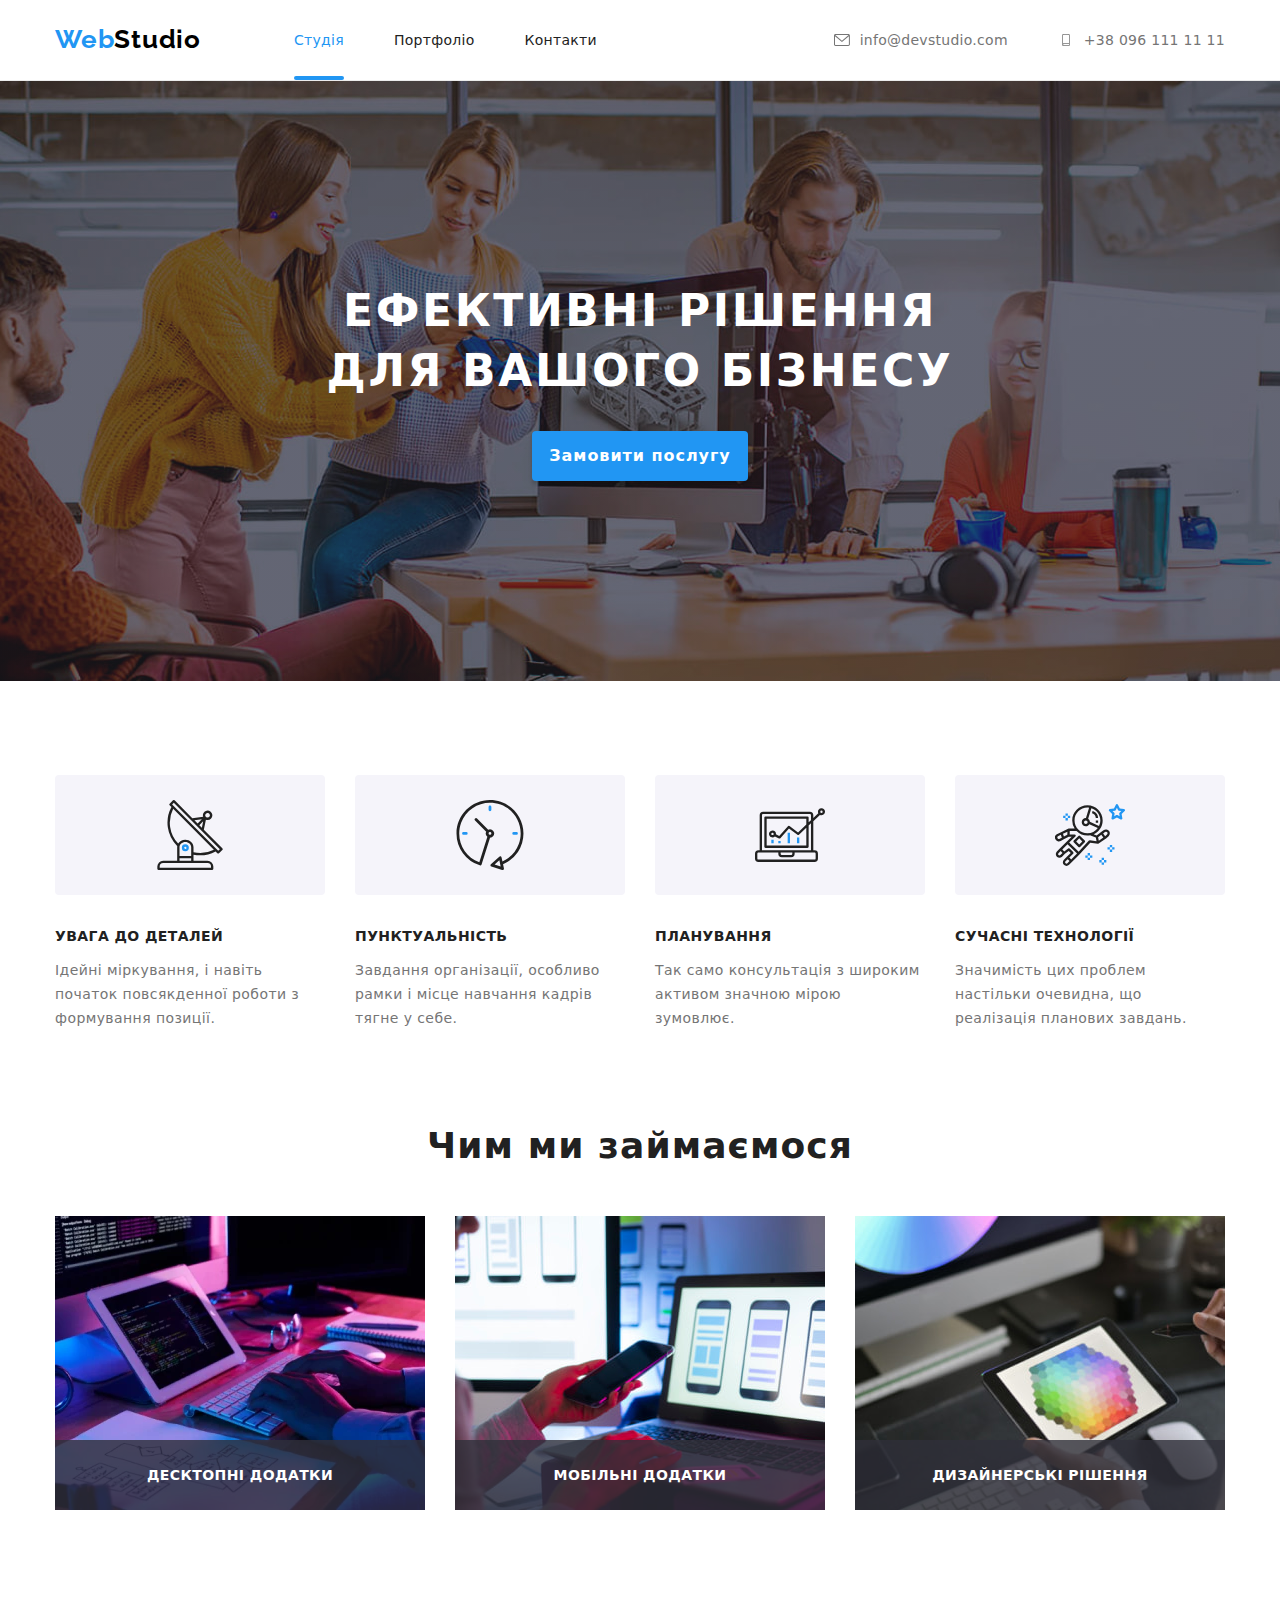
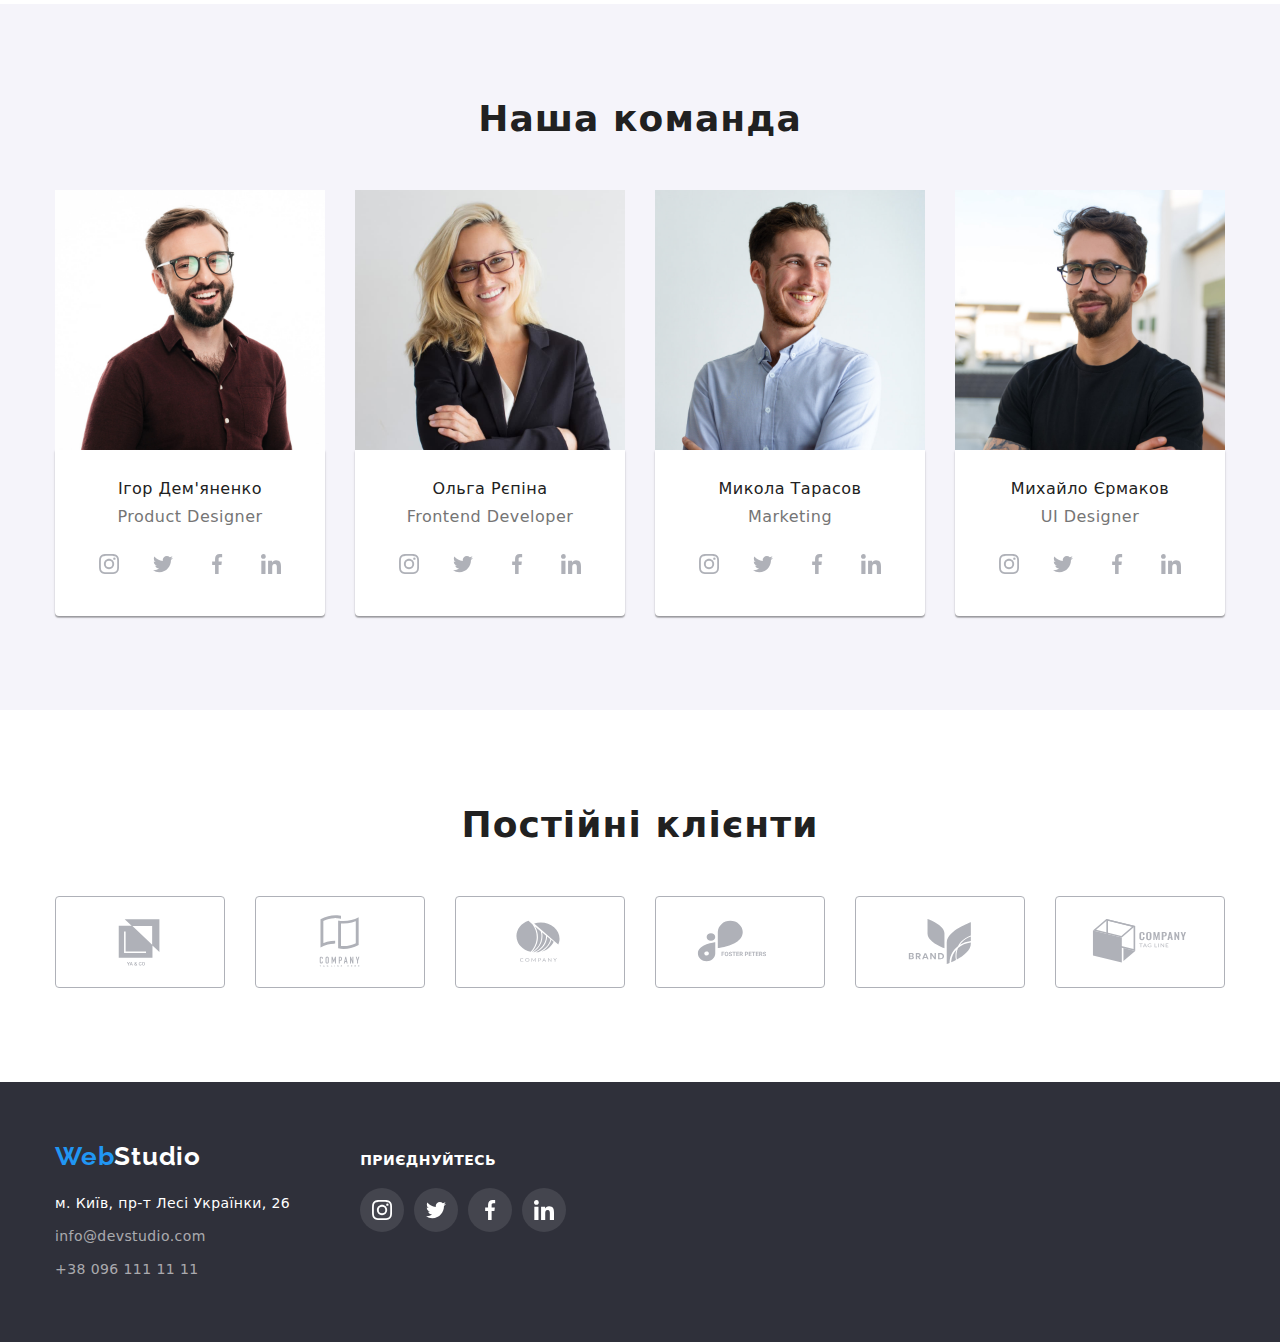
==== index.html @ 04f5c6b5 "Initial commit" ====
<!DOCTYPE html>
<html lang="uk">
  <head>
    <meta charset="UTF-8" />
    <meta name="viewport" content="width=device-width, initial-scale=1.0" />
    <title>Студія</title>
    <link rel="stylesheet" href="./css/style.css" />
    <link rel="preconnect" href="https://fonts.googleapis.com" />
    <link rel="preconnect" href="https://fonts.gstatic.com" crossorigin />
    <link
      rel="stylesheet"
      href="https://cdnjs.cloudflare.com/ajax/libs/modern-normalize/2.0.0/modern-normalize.min.css"
    />
    <link
      href="https://fonts.googleapis.com/css2?family=Raleway:wght@700&family=Roboto:wght@400;500;700;900&display=swap"
      rel="stylesheet"
    />
  </head>

  <body>
    <header>
      <div class="container header">
        <nav class="nav">
          <a href="./index.html" class="logo"
            >Web<span style="color: #000">Studio</span></a
          >

          <ul class="nav">
            <li class="item ">
              <a href="./index.html" class="navg current " style="color: #2196f3"
                >Студія</a
              >
            </li>
            <li class="item">
              <a href="./portfolio.html" class="navg">Портфоліо</a>
            </li>
            <li class="item"><a href="" class="navg">Контакти</a></li>
          </ul>
        </nav>
        <ul class="header list">
          <li class="item">
            <a href="mailto:info@devstudio.com" class="link-nav"
              ><svg class="icon" width="16" height="12">
                <use href="./images/symbol-defs.svg#icon-envelope"></use>
              </svg>
              info@devstudio.com
            </a>
          </li>
          <li class="item">
            <a href="tel:+380961111111" class="link-nav"
              ><svg class="icon" width="16" height="12">
                <use href="./images/symbol-defs.svg#icon-smartphone"></use></svg> +38 096 111 11 11</a
            >
          </li>
        </ul>
      </div>
    </header>
    <main>
      <section class="hero">
        <div class="container">
          <h1 class="h1">Ефективні рішення для вашого бізнесу</h1>
          <button  class="main-but" data-modal-open>Замовити послугу</button>
        </div>
        <div class="backdrop is-hidden" data-modal>
          <div  class="modal">
            <button data-modal-close class="modal-button">
              <svg width="30" height="30" >
                <use href="./images/symbol-defs.svg#close"></use>
              </svg>
            </button>
          </div>
        </div>
      </section>

      <section class="dectext">
        <div class="container">
          <ul class="text-block">
            <li class="item">
              <div class="background icon">
                <svg class="icon" width="70" height="70">
                  <use href="./images/symbol-defs.svg#icon-antenna"></use>
                </svg>
              </div>
              <h3 class="decisions">УВАГА ДО ДЕТАЛЕЙ</h3>
              <p>
                Ідейні міркування, і навіть початок повсякденної роботи з
                формування позиції.
              </p>
            </li>
            <li class="item">
              <div class="background icon">
                <svg width="70" height="70">
                  <use href="./images/symbol-defs.svg#icon-clock"></use>
                </svg>
              </div>
              <h3 class="decisions">ПУНКТУАЛЬНІСТЬ</h3>
              <p>
                Завдання організації, особливо рамки і місце навчання кадрів
                тягне у себе.
              </p>
            </li>
            <li class="item">
              <div class="background icon">
                <svg width="70" height="70">
                  <use href="./images/symbol-defs.svg#icon-diagram"></use>
                </svg>
              </div>
              <h3 class="decisions">ПЛАНУВАННЯ</h3>
              <p>
                Так само консультація з широким активом значною мірою зумовлює.
              </p>
            </li>
            <li class="item">
              <div class="background icon">
                <svg width="70" height="70">
                  <use href="./images/symbol-defs.svg#icon-astronaut"></use>
                </svg>
              </div>
              <h3 class="decisions">СУЧАСНІ ТЕХНОЛОГІЇ</h3>
              <p>
                Значимість цих проблем настільки очевидна, що реалізація
                планових завдань.
              </p>
            </li>
          </ul>
        </div>
      </section>
      <section>
        <div class="container">
          <h2 class="present">Чим ми займаємося</h2>
          <ul class="images">
            <li class="item">
              <img
                src="./images/box-1.webp"
                alt="клавіатура та комп'ютер"
                width="370"
                height="294"
              />
              <div class="image-content">
                <p class="text">Десктопні додатки</p>
              </div>
            </li>
            <li class="item">
              <img
                src="./images/img.jpg"
                alt="людина з телефоном біля екрана ноутбука"
                width="370"
                height="294"
              />
              <div class="image-content">
                <p class="text">Мобільні додатки</p>
              </div>

            </li>
            <li class="item">
              <img
                src="./images/box-3.jpg"
                alt="людина тримає планшет в руках"
                width="370"
                height="294"
              />
              <div class="image-content">
                <p class="text">Дизайнерські рішення</p>
              </div>
            </li>
          </ul>
        </div>
      </section>

      <section class="team">
        <div class="container">
          <h2 class="team-title">Наша команда</h2>
          <ul class="people">
            <li class="item">
              <img
                src="./images/img-ihor.jpg"
                alt="фото співробітника"
                width="270"
                height="260"
              />
              <div class="members">
                <h3 class="name">Ігор Дем'яненко</h3>
                <p class="profesion">Product Designer</p>
                <ul class="socialmedia">
                  <li >
                    <a href="" class="socialmedia link"
                      ><svg class="icon" width="20" height="20">
                        <use
                          href="./images/symbol-defs.svg#icon-instagram"
                        ></use></svg> </a>
                  </li>
                  <li >
                    <a href="" class="socialmedia link"
                      ><svg class="icon" width="20" height="20">
                        <use
                          href="./images/symbol-defs.svg#icon-twitter-1"
                        ></use></svg> </a>
                  </li>
                  <li >
                    <a href="" class="socialmedia link"
                      ><svg class="icon" width="20" height="20">
                        <use
                          href="./images/symbol-defs.svg#icon-facebook"
                        ></use></svg > </a>
                  </li>
                  <li >
                    <a href="" class="socialmedia link">
                      <svg class="icon" width="20" height="20">
                        <use
                          href="./images/symbol-defs.svg#icon-linkedin"
                        ></use></svg></a>
                  </li>
                </ul>
              </div>
            </li>
            <li class="item">
              <img
                src="./images/img-olha.jpg"
                alt="фото співробітника"
                width="270"
                height="260"
              />
              <div class="members">
                <h3 class="name">Ольга Рєпіна</h3>
                <p class="profesion">Frontend Developer</p>
                <ul class="socialmedia">
                  <li >
                    <a href="" class="socialmedia link"
                      ><svg class="icon" width="20" height="20">
                        <use
                          href="./images/symbol-defs.svg#icon-instagram"
                        ></use></svg> </a>
                  </li>
                  <li >
                    <a href="" class="socialmedia link"
                      ><svg class="icon" width="20" height="20">
                        <use
                          href="./images/symbol-defs.svg#icon-twitter-1"
                        ></use></svg> </a>
                  </li>
                  <li >
                    <a href="" class="socialmedia link"
                      ><svg class="icon" width="20" height="20">
                        <use
                          href="./images/symbol-defs.svg#icon-facebook"
                        ></use></svg > </a>
                  </li>
                  <li>
                    <a href="" class="socialmedia link">
                      <svg class="icon" width="20" height="20">
                        <use
                          href="./images/symbol-defs.svg#icon-linkedin"
                        ></use></svg></a>
                  </li>
                </ul>
              </div>
            </li>
            <li class="item">
              <img
                src="./images/img-mykola.jpg"
                alt="фото співробітника"
                width="270"
                height="260"
              />
              <div class="members">
                <h3 class="name">Микола Тарасов</h3>
                <p class="profesion">Marketing</p>
                <ul class="socialmedia">
                  <li >
                    <a href="" class="socialmedia link"
                      ><svg class="icon" width="20" height="20">
                        <use
                          href="./images/symbol-defs.svg#icon-instagram"
                        ></use></svg> </a>
                  </li>
                  <li >
                    <a href="" class="socialmedia link"
                      ><svg class="icon" width="20" height="20">
                        <use
                          href="./images/symbol-defs.svg#icon-twitter-1"
                        ></use></svg> </a>
                  </li>
                  <li >
                    <a href="" class="socialmedia link"
                      ><svg class="icon" width="20" height="20">
                        <use
                          href="./images/symbol-defs.svg#icon-facebook"
                        ></use></svg > </a>
                  </li>
                  <li >
                    <a href="" class="socialmedia link">
                      <svg class="icon" width="20" height="20">
                        <use
                          href="./images/symbol-defs.svg#icon-linkedin"
                        ></use></svg></a>
                  </li>
                </ul>
              </div>
            </li>
            <li class="item">
              <img
                src="./images/img-myh.jpg"
                alt="фото співробітника"
                width="270"
                height="260"
              />
              <div class="members">
                <h3 class="name">Михайло Єрмаков</h3>
                <p class="profesion">UI Designer</p>
                <ul class="socialmedia">
                  <li >
                    <a href="" class="socialmedia link"
                      ><svg class="icon" width="20" height="20">
                        <use
                          href="./images/symbol-defs.svg#icon-instagram"
                        ></use></svg> </a>
                  </li>
                  <li >
                    <a href="" class="socialmedia link"
                      ><svg class="icon" width="20" height="20">
                        <use
                          href="./images/symbol-defs.svg#icon-twitter-1"
                        ></use></svg> </a>
                  </li>
                  <li >
                    <a href=""class="socialmedia link"
                      ><svg class="icon" width="20" height="20">
                        <use
                          href="./images/symbol-defs.svg#icon-facebook"
                        ></use></svg > </a>
                  </li>
                  <li >
                    <a href="" class="socialmedia link">
                      <svg class="icon" width="20" height="20">
                        <use
                          href="./images/symbol-defs.svg#icon-linkedin"
                        ></use></svg></a>
                  </li>
                </ul>
              </div>
            </li>
          </ul>
        </div>
      </section>
      <section class="clients">
        <div class="container">
        <h2 class="clients head">Постійні клієнти</h2>
        <ul class="clients list">
        <li class="clients link"><a href="" class="icon"><svg width="106" height="60px"><use href="./images/symbol-defs.svg#icon-Logo"></use></svg></a></li>
        <li class="clients link"><a href="" class="icon"><svg width="106" height="60px"><use href="./images/symbol-defs.svg#icon-Logo-1"></use></svg></a></li>
        <li class="clients link"><a href="" class="icon"><svg width="106" height="60px"><use href="./images/symbol-defs.svg#icon-Logo-2"></use></svg></a></li>
        <li class="clients link"><a href="" class="icon"><svg width="106" height="60px"><use href="./images/symbol-defs.svg#icon-Logo-3"></use></svg></a></li>
        <li class="clients link"><a href="" class="icon"><svg width="106" height="60px"><use href="./images/symbol-defs.svg#icon-Logo-4"></use></svg></a></li>
        <li class="clients link"><a href="" class="icon"><svg width="106" height="60px"><use href="./images/symbol-defs.svg#icon-Logo-5"></use></svg></a></li></ul>
        </div>
      </section>
    </main>

    <footer class="footer">
      <div class="container">
      <div class="adressa">
        <a href="./index.html" class="logo-footer"
          >Web<span style="color: #fff">Studio</span></a
        >
        <address>
          <p class="adress">м. Київ, пр-т Лесі Українки, 26</p>
          <a href="mailto:info@devstudio.com" class="appeal"
            >info@devstudio.com</a
          >
          <a href="tel:+38 096 111 11 11" class="appeal">+38 096 111 11 11</a>
        </address>
      </div>
      <div >
      <p class="footer-head">Приєднуйтесь</h3>
      <ul class="socialmed">
      <li class="link"><a href="" class="icon"><svg width="20" height="20"><use href="./images/symbol-defs.svg#icon-instagram"></use></svg></a></svg></li>
      <li class="link"><a href="" class="icon"><svg width="20" height="20"><use href="./images/symbol-defs.svg#icon-twitter-1"></use></svg></a></svg></li>
      <li class="link"><a href="" class="icon"><svg width="20" height="20"><use href="./images/symbol-defs.svg#icon-facebook"></use></svg></a></svg></li>
      <li class="link"><a href="" class="icon"><svg width="20" height="20"><use href="./images/symbol-defs.svg#icon-linkedin"></use></svg></a></svg></li></ul>
      </div>
      </div>
    </footer>
    <script src="./js/modal.js"></script>
  </body>
</html>
---- css/style.css ----
:root {
  --main-color: #212121;
  --hover-color-blue: #2196f3;
  --white-text: #fff;
  --basic-text: #757575;
  --background-lite: #f5f4fa;
  --background-dark: #2f303a;
}

body {
  font-family: "Roboto", sans-serif;
  letter-spacing: 0.02em;
  font-weight: 500;
  font-size: 14px;
  color: var(--main-color);
  margin: 0;
  padding: 0;
}
header {
  border-bottom: 1px #ececec solid;
}
h1,
h2,
h3,
ul,
p {
  margin-top: 0;
  margin-bottom: 0;
  padding: 0;
}
section {
  padding-top: 94px;
  padding-bottom: 94px;
}
img {
  display: block;
}
.hero {
  background-color: var(--background-dark);
  padding-bottom: 280px;
  text-align: center;
  padding-top: 200px;
  padding-bottom: 200px;
  background-image: linear-gradient(
      rgba(47, 48, 58, 0.4),
      rgba(47, 48, 58, 0.4)
    ),
    url(../images/background-img.jpg);
  background-size: cover;
  background-position: center;
  max-width: 1600px;
  margin-right: auto;
  margin-left: auto;
}

.logo {
  display: inline-block;
  font-family: "Raleway", sans-serif;
  text-decoration: none;

  font-weight: 700;
  font-size: 26px;
  letter-spacing: 0.03em;
  color: #2196f3;
  margin-right: 93px;
}
.logo-footer {
  display: block;
  margin-bottom: 20px;
  font-family: "Raleway", sans-serif;
  text-decoration: none;

  font-weight: 700;
  font-size: 26px;
  letter-spacing: 0.03em;
  color: #2196f3;
}

.navg {
  display: block;
  text-decoration: none;
  font-weight: 500;
  font-size: 14px;
  letter-spacing: 0.02em;
  color: var(--main-color);
  padding-top: 32px;
  padding-bottom: 32px;
  transition: color 250ms cubic-bezier(0.4, 0, 0.2, 1);
}
.navg:hover,
.navg:focus {
  color: var(--hover-color-blue);
}
.navg.current {
  position: relative;
}
.navg.current::after {
  content: "";
  display: block;
  border-radius: 2px;
  width: 100%;
  height: 4px;
  background: var(--hover-color-blue);
  position: absolute;
  left: 0;
  bottom: 0;
}
.link-nav {
  display: flex;
  align-items: center;
  padding-top: 32px;
  padding-bottom: 32px;
  color: rgb(117, 117, 117);

  text-decoration: none;
  transition: color 250ms cubic-bezier(0.4, 0, 0.2, 1);
}
.link-nav .icon {
  fill: rgb(117, 117, 117);
  transition: fill 250ms cubic-bezier(0.4, 0, 0.2, 1);
}
.container {
  width: 1200px;
  margin-left: auto;
  margin-right: auto;
  padding-left: 15px;
  padding-right: 15px;
}
.link-nav:hover,
.link-nav:focus {
  color: var(--hover-color-blue);
}
.link-nav:hover .icon,
.link-nav:focus .icon {
  fill: var(--hover-color-blue);
}

.h1 {
  display: inline-block;
  font-weight: 900;
  font-size: 44px;
  line-height: 136%;
  letter-spacing: 0.06em;
  text-transform: uppercase;
  text-align: center;
  color: var(--white-text);
  width: 696px;
  min-height: 120px;
  margin-bottom: 30px;
}
.main-but {
  display: block;
  background-color: var(--hover-color-blue);
  min-width: 216px;
  height: 50px;
  border-radius: 4px;
  border: none;
  box-shadow: 0 4px 4px 0 rgba(0, 0, 0, 0.15);
  color: var(--white-text);
  font-weight: 700;
  font-size: 16px;
  line-height: 187%;
  letter-spacing: 0.06em;
  text-align: center;
  cursor: pointer;
  margin: auto;
}
.main-but:active {
  background-color: #188ce8;
}
.backdrop {
  position: fixed;
  top: 0;
  left: 0;
  width: 100%;
  height: 100%;
  background: rgba(0, 0, 0, 0.2);
  z-index: 2;
  transition: visibility 250ms cubic-bezier(0.4, 0, 0.2, 1),
    opacity 250ms cubic-bezier(0.4, 0, 0.2, 1);
}
.backdrop.is-hidden {
  opacity: 0;
  pointer-events: none;
}
.modal {
  position: absolute;
  top: 50%;
  left: 50%;
  transform: translate(-50%, -50%);

  border-radius: 4px;
  min-width: 528px;
  min-height: 581px;
  box-shadow: 0 2px 1px 0 rgba(0, 0, 0, 0.2), 0 1px 1px 0 rgba(0, 0, 0, 0.14),
    0 1px 3px 0 rgba(0, 0, 0, 0.12);
  background: #fff;
}
.modal-button {
  position: absolute;
  top: 0;
  right: 0;
  border: none;
  background-color: #fff;
  cursor: pointer;
}
.decisions {
  font-weight: 700;
  letter-spacing: 0.03em;
  text-transform: uppercase;
  color: var(--main-color);
  font-family: var(--font-family);
  font-size: 14px;
  margin-bottom: 10px;
}
.text-block {
  display: flex;
  flex-wrap: wrap;
}
.text-block .item {
  width: 270px;
}
.text-block .item + .item {
  margin-left: 30px;
}

ul {
  list-style-type: none;
}
.dectext {
  font-weight: 400;
  line-height: 171%;
  letter-spacing: 0.03em;
  color: var(--basic-text);
  padding-bottom: 0;
}
.present {
  font-weight: 700;
  font-size: 36px;
  letter-spacing: 0.03em;
  text-align: center;
  margin-bottom: 50px;
  color: var(--main-color);
}
.images {
  display: flex;
  flex-wrap: wrap;
  margin-left: -30px;
}
.images .item {
  position: relative;
  margin-left: 30px;
}
.image-content {
  position: absolute;
  left: 0;
  bottom: 0;
  display: flex;
  width: 100%;
  height: 70px;
  background: rgba(47, 48, 58, 0.8);
  align-items: center;
  justify-content: center;
}
.image-content .text {
  font-weight: 700;
  font-size: 14px;
  letter-spacing: 0.03em;
  text-transform: uppercase;
  color: var(--white-text);
}
.team {
  background-color: var(--background-lite);
}

.team-title {
  font-weight: 700;
  font-size: 36px;
  letter-spacing: 0.03em;
  text-align: center;
  margin-bottom: 50px;
}
.members {
  padding-top: 30px;
  padding-bottom: 30px;
  border-radius: 0 0 4px 4px;
  width: 270px;

  box-shadow: 0 2px 1px 0 rgba(0, 0, 0, 0.2), 0 1px 1px 0 rgba(0, 0, 0, 0.14),
    0 1px 3px 0 rgba(0, 0, 0, 0.12);
  background: #fff;
}
.name {
  font-weight: 500;
  font-size: 16px;
  letter-spacing: 0.03em;
  text-align: center;
}
.people {
  display: flex;
  flex-wrap: wrap;
  margin-left: -30px;
}
.people .item {
  width: 270px;
  margin-left: 30px;
}
.profesion {
  font-weight: 400;
  font-size: 16px;
  letter-spacing: 0.03em;
  color: var(--basic-text);
  text-align: center;
  margin-top: 10px;
}
.footer {
  background-color: var(--background-dark);
  padding-top: 60px;
  padding-bottom: 60px;
}

.adress {
  font-weight: 400;
  font-size: 14px;
  line-height: 171%;
  letter-spacing: 0.03em;
  color: var(--white-text);
  font-style: normal;
  margin-bottom: 9px;
}
.appeal:not(:last-child) {
  margin-bottom: 9px;
}
.appeal {
  display: block;
  font-weight: 400;
  line-height: 171%;
  letter-spacing: 0.03em;
  color: rgba(255, 255, 255, 0.6);
  text-decoration: none;
  font-style: normal;
  transition: color 250ms cubic-bezier(0.4, 0, 0.2, 1);
}

.appeal:hover,
.appeal:focus {
  color: #ffffffbe;
}

.filters {
  background-color: var(--background-lite);
  font-weight: 500;
  font-size: 16px;
  line-height: 162%;
  letter-spacing: 0.03em;
  text-align: center;
  height: 38px;
  cursor: pointer;
  border-radius: 4px;
  border: transparent;
  padding-top: 6px;
  padding-bottom: 6px;
  padding-left: 22px;
  padding-right: 22px;
  transition: background-color 250ms cubic-bezier(0.4, 0, 0.2, 1);
}

.filters:hover,
.filters:focus,
.filters:active {
  color: var(--white-text);
  background: var(--hover-color-blue);
  box-shadow: 0 2px 2px 0 rgba(0, 0, 0, 0.12), 0 1px 2px 0 rgba(0, 0, 0, 0.08),
    0 3px 1px 0 rgba(0, 0, 0, 0.1);
}
.filter-list {
  display: flex;
  align-items: center;
  justify-content: center;
  margin-bottom: 50px;
  gap: 8px;
}

.sub-title {
  font-weight: 700;
  font-size: 18px;
  line-height: 200%;
  letter-spacing: 0.06em;
  color: var(--main-color);
  text-decoration: none;
}
.filter-class {
  margin-top: 4px;
  font-weight: 400;
  font-size: 16px;
  line-height: 187%;
  letter-spacing: 0.03em;
  color: var(--basic-text);
  text-decoration: none;
}

.portfolio-cards {
  display: flex;
  flex-wrap: wrap;
  gap: 30px;
}
.filling-thumb {
  position: relative;
  overflow: hidden;
}
.filling {
  position: absolute;
  display: flex;
  align-items: center;
  justify-content: center;

  top: 0;
  left: 0;
  width: 100%;
  height: 101%;
  background: rgba(33, 150, 243, 0.9);
  padding-left: 24px;
  padding-right: 24px;
  transform: translateY(100%);
  transition: transform 250ms cubic-bezier(0.4, 0, 0.2, 1);
}
.card:hover .filling,
.card:focus .filling {
  transform: translateY(0);
  opacity: 1;
}
.filling .text {
  font-weight: 400;
  font-size: 18px;
  line-height: 156%;
  letter-spacing: 0.03em;
  color: #fff;
}

.border-cards {
  padding-top: 20px;
  padding-bottom: 20px;
  padding-left: 24px;
  padding-right: 24px;
  border-bottom: 1px solid #eeeeee;
  border-left: 1px solid #eeeeee;
  border-right: 1px solid #eeeeee;
}

.card {
  text-decoration: none;
  display: block;
  box-shadow: none;
  transition-property: box-shadow;
  transition-duration: 250ms;
  transition-timing-function: cubic-bezier(0.4, 0, 0.2, 1);
}
.card:hover,
.card:focus {
  box-shadow: 1px 4px 6px 0 rgba(0, 0, 0, 0.16), 0 4px 4px 0 rgba(0, 0, 0, 0.06),
    0 1px 1px 0 rgba(0, 0, 0, 0.12);
}
.header.list {
  display: flex;
  margin-left: auto;
  white-space: nowrap;
}
.nav {
  display: flex;
  align-items: center;
}
.nav .item:not(:first-child) {
  margin-left: 50px;
}
.header.list .item + .item {
  margin-left: 50px;
}
.container.header {
  display: flex;
  align-items: center;
}
.link-nav .icon {
  fill: #757575;
  margin-right: 10px;
}
.background.icon {
  display: flex;
  justify-content: center;
  align-items: center;
  background-color: var(--background-lite);
  width: 270px;
  height: 120px;
  border-radius: 4px;
  margin-bottom: 30px;
}
.socialmedia {
  display: flex;
  align-items: center;
  justify-content: center;
  margin-top: 16px;
  gap: 10px;
}
.socialmedia.link {
  display: flex;
  justify-content: center;
  border-radius: 50%;
  width: 44px;
  height: 44px;
  outline: none;
  fill: #afb1b8;
  margin-top: 0;
  transition: background-color 250ms cubic-bezier(0.4, 0, 0.2, 1),
    fill 250ms cubic-bezier(0.4, 0, 0.2, 1);
}
.socialmedia.link:hover,
.socialmedia.link:focus {
  fill: #fff;
  background-color: #188ce8;
}
.clients.head {
  font-weight: 700;
  font-size: 36px;
  letter-spacing: 0.03em;
  text-align: center;
  color: #212121;
}
.clients.list {
  display: flex;
  justify-content: center;
  align-items: center;
  gap: 30px;
  margin-top: 50px;
}
.clients.link .icon {
  display: flex;
  justify-content: center;
  align-items: center;
  fill: #afb1b8;
  border: 1px solid #afb1b8;
  outline: none;
  border-radius: 4px;
  width: 170px;
  height: 92px;
  transition: border 250ms cubic-bezier(0.4, 0, 0.2, 1),
    fill 250ms cubic-bezier(0.4, 0, 0.2, 1);
}
.clients.link .icon:hover,
.clients.link .icon:focus {
  fill: #2196f3;
  border: 1px solid #188ce8;
}

.footer-head {
  font-weight: 700;
  font-size: 14px;
  letter-spacing: 0.03em;
  text-transform: uppercase;
  color: #fff;
}
.socialmed {
  display: flex;
  align-items: center;
  gap: 10px;
  margin-top: 20px;
}

.socialmed .link .icon {
  display: flex;
  align-items: center;
  justify-content: center;
  background-color: rgba(255, 255, 255, 0.1);
  border-radius: 50%;
  width: 44px;
  height: 44px;
  fill: #fff;
  transition: background-color 250ms cubic-bezier(0.4, 0, 0.2, 1);
}
.footer .container {
  display: flex;
  align-items: baseline;
}
.adressa {
  margin-right: 70px;
}
.socialmed .link .icon:hover,
.socialmed .link .icon:focus {
  background-color: var(--hover-color-blue);
}
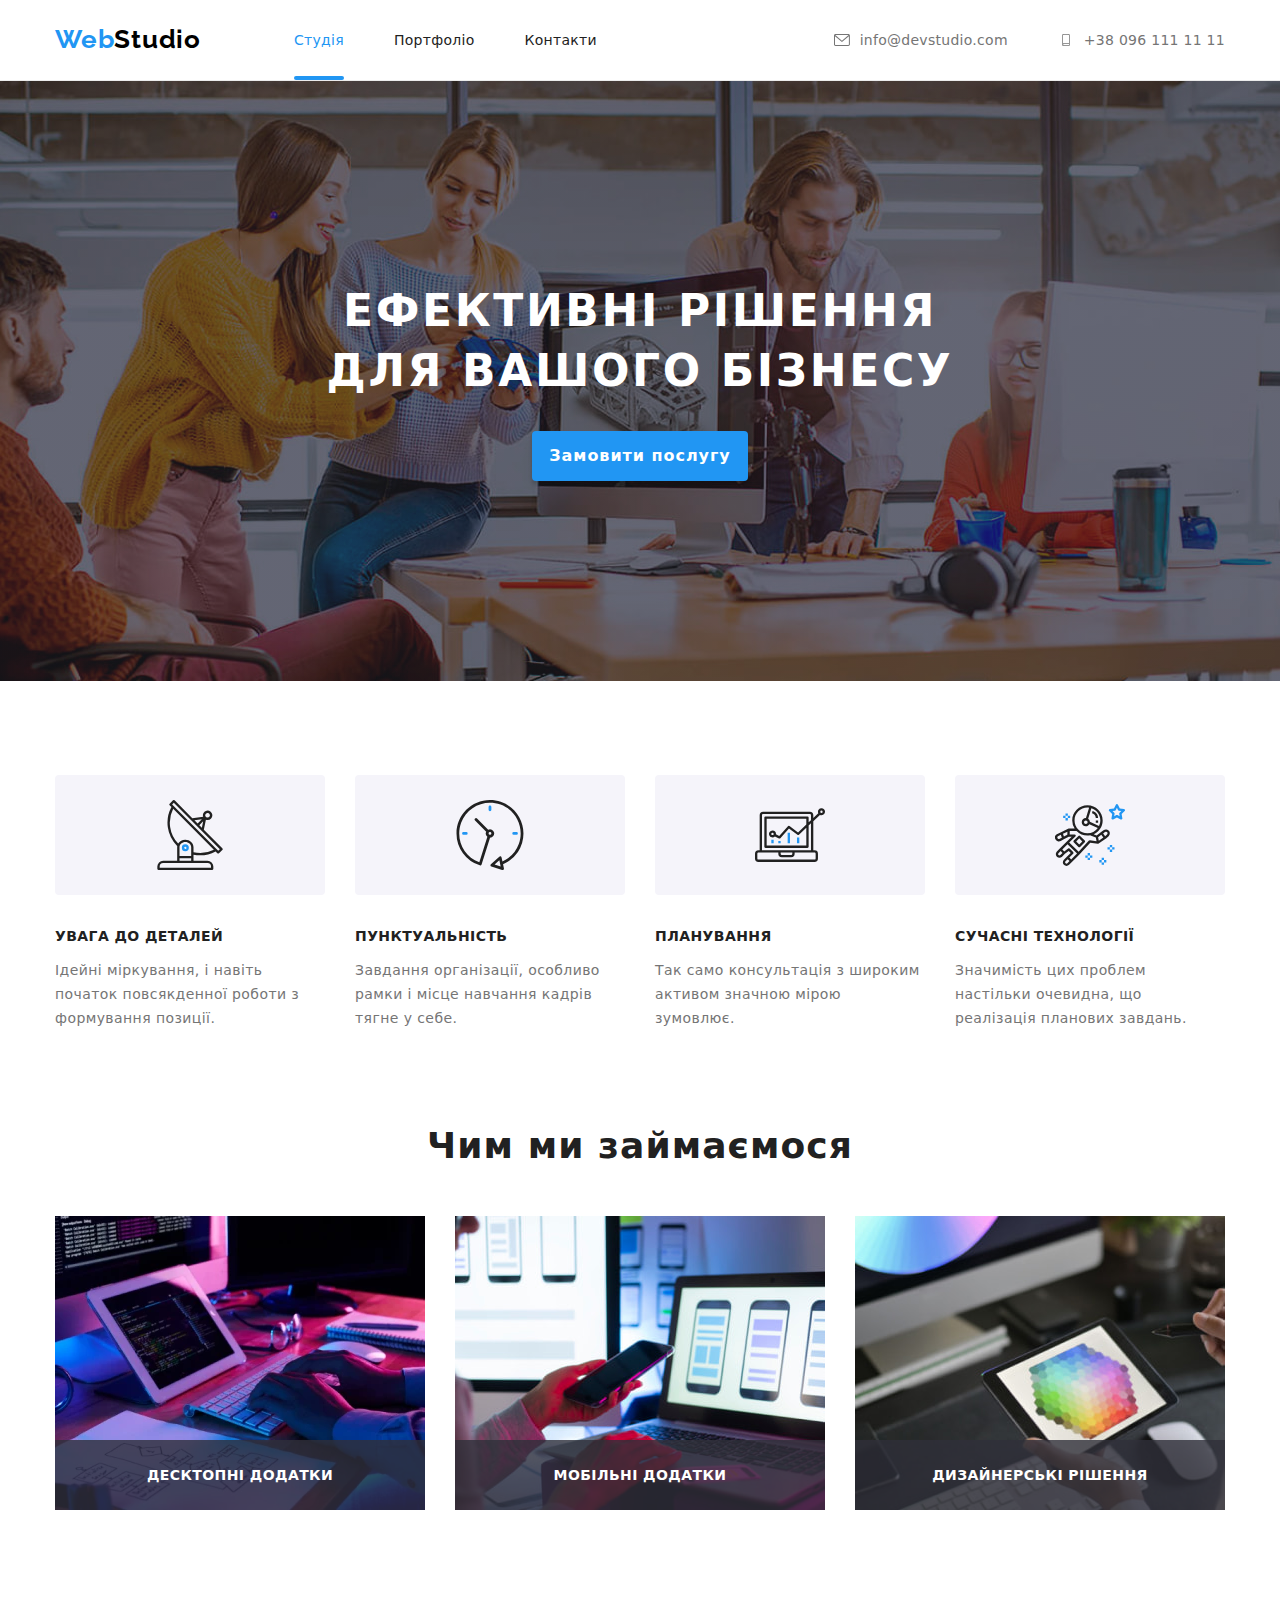
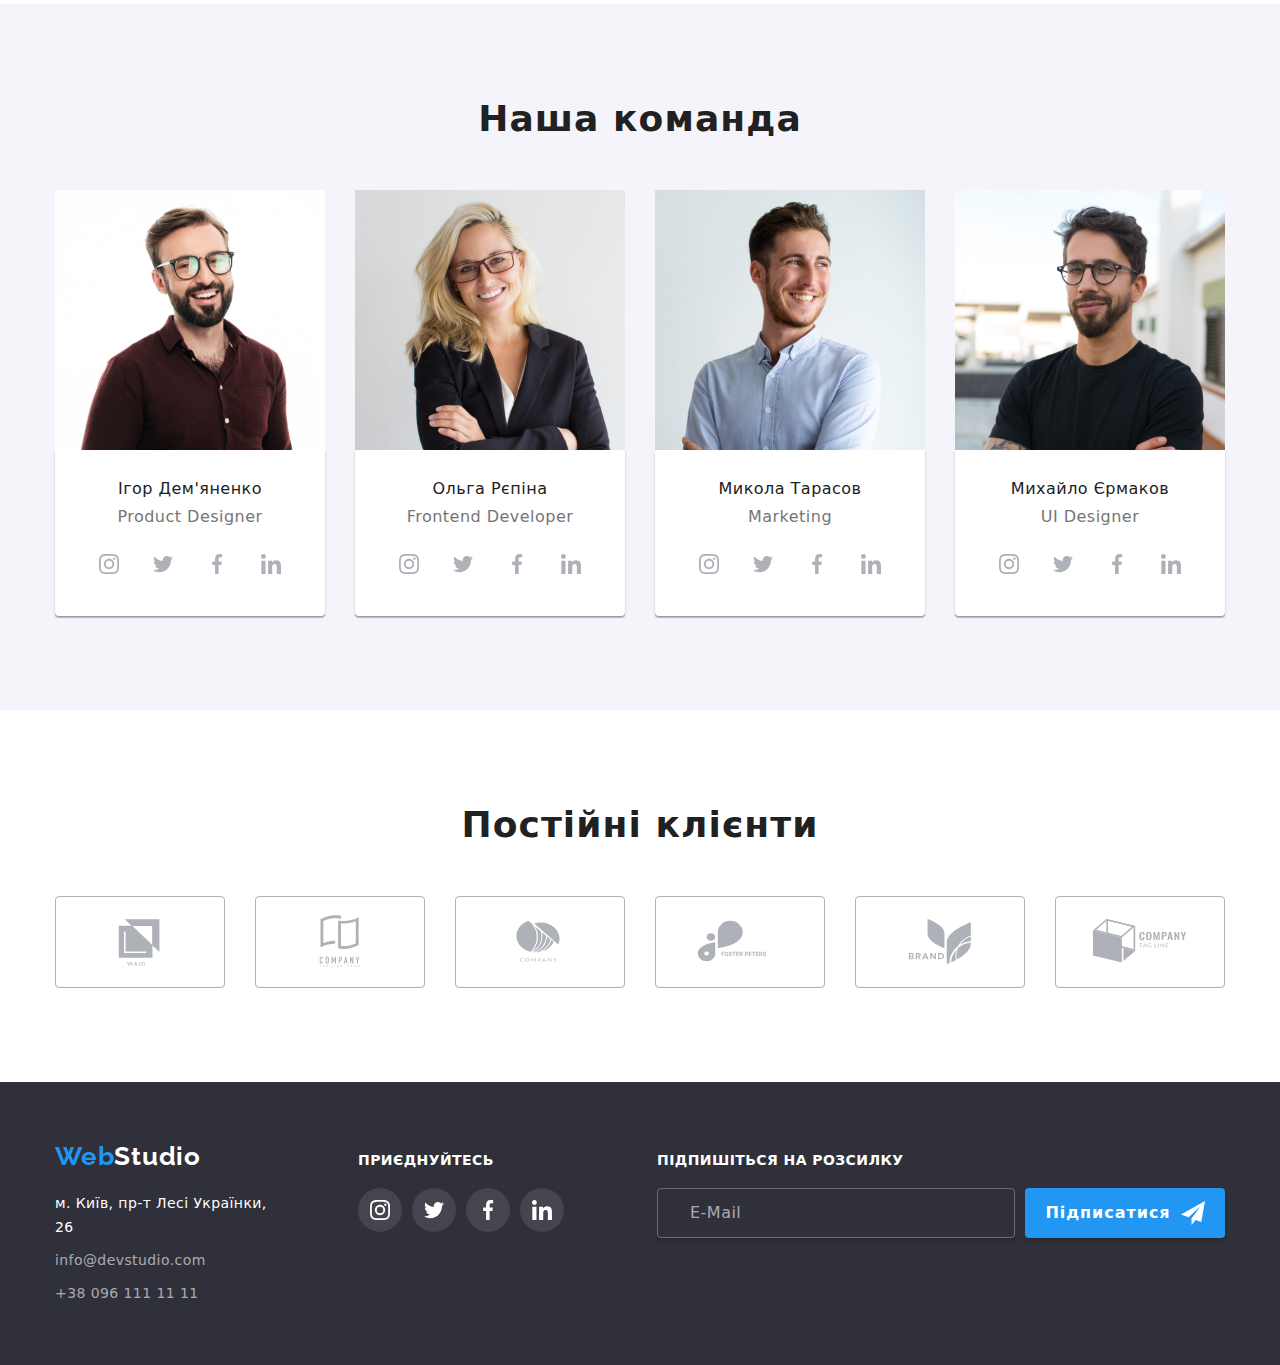
==== commit 98c30b52: "forms" ====
--- a/index.html
+++ b/index.html
@@ -68,6 +68,41 @@
                 <use href="./images/symbol-defs.svg#close"></use>
               </svg>
             </button>
+            <form class="modal-form">
+              <h3 class="modal-header">Залиште свої дані, ми вам передзвонимо</h3>
+              <div class="name-input">
+                <label class="label" for="name">Ім'я</label>
+                <input class="input" type="text" name="name" id="name">
+                <svg class="modal-icon-input" width="18" height="18">
+                  <use href="./images/symbol-defs.svg#person-black-18dp-1"></use>
+                </svg>
+              </div>
+              <div class="name-input">
+                <label class="label" for="tel">Телефон</label>
+                <input class="input" type="tel" name="tel" id="tel">
+                 <svg class="modal-icon-input" width="18" height="18">
+                  <use href="./images/symbol-defs.svg#phone-black-18dp-1"></use>
+                </svg>
+              </div>
+              <div class="name-input">
+                <label class="label" for="mail">Пошта</label>
+                <input class="input" type="email" name="mail" id="mail">
+                 <svg class="modal-icon-input" width="18" height="18">
+                  <use href="./images/symbol-defs.svg#email-black-18dp-1"></use>
+                </svg>
+               </div>
+              <div class="comment-input">
+                <label class="label" for="comment">Коментар</label>
+                <textarea class="texarea-modal" name="comment" id="comment" placeholder="Введіть текст"></textarea>
+                
+              </div>
+              <label class="checkbox-modal-label" for="checkbox-modal">
+              <input class="checkbox-input" type="checkbox" name="checkbox-modal" id="checkbox-modal">
+              <span class="checkbox-icon"></span>
+             Погоджуюся з розсилкою та приймаю <span><a class="contract" href="">Умови договору</a></span></label>
+              
+              <button class="btn-modal" type="submit">Відправити</button>
+            </form>
           </div>
         </div>
       </section>
@@ -370,7 +405,7 @@
           <a href="tel:+38 096 111 11 11" class="appeal">+38 096 111 11 11</a>
         </address>
       </div>
-      <div >
+      <div class="footer-social">
       <p class="footer-head">Приєднуйтесь</h3>
       <ul class="socialmed">
       <li class="link"><a href="" class="icon"><svg width="20" height="20"><use href="./images/symbol-defs.svg#icon-instagram"></use></svg></a></svg></li>
@@ -378,6 +413,18 @@
       <li class="link"><a href="" class="icon"><svg width="20" height="20"><use href="./images/symbol-defs.svg#icon-facebook"></use></svg></a></svg></li>
       <li class="link"><a href="" class="icon"><svg width="20" height="20"><use href="./images/symbol-defs.svg#icon-linkedin"></use></svg></a></svg></li></ul>
       </div>
+      <div class="email-footer">
+        <h2 class="email-footer">Підпишіться на розсилку</h2>
+        <form class="footer-form">
+        <input type="email" name="" placeholder="E-Mail" class="email-input">
+        <button class="footer-button" type="submit">
+          <span class="footer-button__text">Підписатися</span>
+          <svg  width="24" height="24">
+            <use href="./images/symbol-defs.svg#icon-send"></use>
+          </svg>
+        </button>
+        </form>
+      </div>
       </div>
     </footer>
     <script src="./js/modal.js"></script>
--- a/css/style.css
+++ b/css/style.css
@@ -164,6 +164,7 @@
   text-align: center;
   cursor: pointer;
   margin: auto;
+  transition: background-color 250ms cubic-bezier(0.4, 0, 0.2, 1);
 }
 .main-but:active {
   background-color: #188ce8;
@@ -176,18 +177,20 @@
   height: 100%;
   background: rgba(0, 0, 0, 0.2);
   z-index: 2;
+  transform: scale(100%);
   transition: visibility 250ms cubic-bezier(0.4, 0, 0.2, 1),
     opacity 250ms cubic-bezier(0.4, 0, 0.2, 1);
 }
 .backdrop.is-hidden {
   opacity: 0;
+  visibility: hidden;
   pointer-events: none;
 }
 .modal {
   position: absolute;
   top: 50%;
   left: 50%;
-  transform: translate(-50%, -50%);
+  transform: translate(-50%, -50%) scale(1);
 
   border-radius: 4px;
   min-width: 528px;
@@ -195,6 +198,12 @@
   box-shadow: 0 2px 1px 0 rgba(0, 0, 0, 0.2), 0 1px 1px 0 rgba(0, 0, 0, 0.14),
     0 1px 3px 0 rgba(0, 0, 0, 0.12);
   background: #fff;
+
+  transition: transform 250ms cubic-bezier(0.4, 0, 0.2, 1);
+}
+
+.backdrop.is-hidden .modal.is-hidden {
+  transform: translate(-50%, -50%) scale(0.2);
 }
 .modal-button {
   position: absolute;
@@ -204,6 +213,151 @@
   background-color: #fff;
   cursor: pointer;
 }
+.modal-form {
+  width: 528px;
+  height: 581px;
+}
+.modal-header {
+  font-weight: 700;
+  font-size: 20px;
+  letter-spacing: 0.03em;
+  text-align: center;
+  color: var(--main-color);
+  margin-top: 40px;
+  margin-left: auto;
+  margin-right: auto;
+}
+.name-input {
+  display: flex;
+  flex-direction: column;
+  position: relative;
+  margin-left: 40px;
+  margin-top: 10px;
+  width: 448px;
+  height: 58px;
+}
+.label {
+  display: flex;
+  justify-content: flex-start;
+  font-weight: 400;
+  font-size: 12px;
+  letter-spacing: 0.01em;
+  color: var(--basic-text);
+  margin-top: 12px;
+}
+.input {
+  outline: none;
+  border: 1px solid rgba(33, 33, 33, 0.2);
+  border-radius: 4px;
+  width: 448px;
+  height: 40px;
+  padding-left: 42px;
+  margin-top: 4px;
+  transition: border 250ms cubic-bezier(0.4, 0, 0.2, 1);
+}
+.input:hover,
+.input:focus {
+  border: 1px solid #2196f3;
+}
+.input:hover + .modal-icon-input,
+.input:focus + .modal-icon-input {
+  fill: var(--hover-color-blue);
+}
+.modal-icon-input {
+  position: absolute;
+  top: 34px;
+  left: 12px;
+  transition: fill 250ms cubic-bezier(0.4, 0, 0.2, 1);
+}
+.comment-input {
+  display: flex;
+  flex-direction: column;
+  position: relative;
+  margin-left: 40px;
+  margin-bottom: 20px;
+  margin-top: 10px;
+  width: 448px;
+}
+.texarea-modal::placeholder {
+  font-weight: 400;
+  font-size: 12px;
+  letter-spacing: 0.01em;
+  color: rgba(117, 117, 117, 0.5);
+}
+.texarea-modal {
+  display: block;
+  outline: none;
+  border: 1px solid rgba(33, 33, 33, 0.2);
+  border-radius: 4px;
+  width: 448px;
+  height: 120px;
+  margin-top: 4px;
+
+  resize: none;
+  transition: border 250ms cubic-bezier(0.4, 0, 0.2, 1);
+}
+.texarea-modal:hover,
+.texarea-modal:focus {
+  border: 1px solid #2196f3;
+}
+.checkbox-modal-label {
+  display: inline-block;
+  font-weight: 400;
+  font-size: 14px;
+  line-height: 171%;
+  letter-spacing: 0.03em;
+  color: var(--basic-text);
+}
+.contract {
+  color: var(--hover-color-blue);
+}
+.checkbox-icon{
+  display: inline-block;
+  border-radius: 2px;
+  border: #212121 2px solid;
+  width: 15px;
+  height: 14px;
+   transition: background-color 250ms cubic-bezier(0.4, 0, 0.2, 1),
+    border 250ms cubic-bezier(0.4, 0, 0.2, 1);
+}
+.checkbox-input:checked + .checkbox-icon {
+  display: inline-block;
+  background-color: #188ce8;
+  background-image: url(../images/icon-check.svg);
+  fill:#fff;
+  background-size: contain;
+  background-repeat: no-repeat;
+  background-origin: border;
+  background-position: center;
+  border: none;
+
+}
+.checkbox-input{
+  -webkit-appearance:none;
+  -moz-appearance: none;
+  appearance: none;
+}
+.btn-modal {
+  margin-top: 30px;
+  border: none;
+  border-radius: 4px;
+  width: 200px;
+  height: 50px;
+  box-shadow: 0 4px 4px 0 rgba(0, 0, 0, 0.15);
+  background-color: var(--hover-color-blue);
+  font-family: "Roboto", sans-serif;
+  font-weight: 700;
+  font-size: 16px;
+  line-height: 1.875;
+  letter-spacing: 0.06em;
+  text-align: center;
+  color: var(--white-text);
+  transition: background-color 250ms cubic-bezier(0.4, 0, 0.2, 1);
+}
+.btn-modal:hover,
+.btn-modal:focus {
+  background-color: #188ce8;
+}
 .decisions {
   font-weight: 700;
   letter-spacing: 0.03em;
@@ -346,8 +500,14 @@
 .appeal:focus {
   color: #ffffffbe;
 }
-
-.filters {
+.footer-button__text {
+  font-weight: 700;
+  font-size: 16px;
+  line-height: 187%;
+  letter-spacing: 0.06em;
+  text-align: center;
+  color: #fff;
+}.filters {
   background-color: var(--background-lite);
   font-weight: 500;
   font-size: 16px;
@@ -362,7 +522,9 @@
   padding-bottom: 6px;
   padding-left: 22px;
   padding-right: 22px;
-  transition: background-color 250ms cubic-bezier(0.4, 0, 0.2, 1);
+  transition: background-color 250ms cubic-bezier(0.4, 0, 0.2, 1),
+    color 250ms cubic-bezier(0.4, 0, 0.2, 1),
+    box-shadow 250ms cubic-bezier(0.4, 0, 0.2, 1);
 }
 
 .filters:hover,
@@ -582,6 +744,66 @@
 .adressa {
   margin-right: 70px;
 }
+.footer-social {
+  margin-right: 93px;
+}
+.send-email {
+  display: flex;
+  align-items: end;
+  gap: 12px;
+}
+.email-footer {
+  display: flex;
+  flex-direction: column;
+  font-weight: 700;
+  font-size: 14px;
+  letter-spacing: 0.03em;
+  text-transform: uppercase;
+  color: #fff;
+}
+.email-input {
+  border: 1px solid rgba(255, 255, 255, 0.3);
+  border-radius: 4px;
+  width: 358px;
+  height: 50px;
+  box-shadow: 0 4px 4px 0 rgba(0, 0, 0, 0.15);
+  background: rgba(33, 150, 243, 0);
+  margin-top: 20px;
+  padding-left: 16px;
+  color: var(--white-text);
+}
+.email-input::placeholder {
+  font-weight: 400;
+  font-size: 16px;
+  line-height: 125%;
+  letter-spacing: 0.03em;
+  color: rgba(255, 255, 255, 0.6);
+
+  padding-left: 16px;
+}
+.footer-button {
+  display: flex;
+  align-items: center;
+  justify-content: center;
+  gap: 10px;
+  border-radius: 4px;
+  width: 200px;
+  height: 50px;
+  box-shadow: 0 4px 4px 0 rgba(0, 0, 0, 0.15);
+  background: #2196f3;
+  border: none;
+  transition: background-color 250ms cubic-bezier(0.4, 0, 0.2, 1);
+}
+.footer-button:hover,
+.footer-button:focus {
+  background-color: #188ce8;
+}
+
+.footer-form {
+  display: flex;
+  align-items: baseline;
+  gap: 10px;
+}
 .socialmed .link .icon:hover,
 .socialmed .link .icon:focus {
   background-color: var(--hover-color-blue);
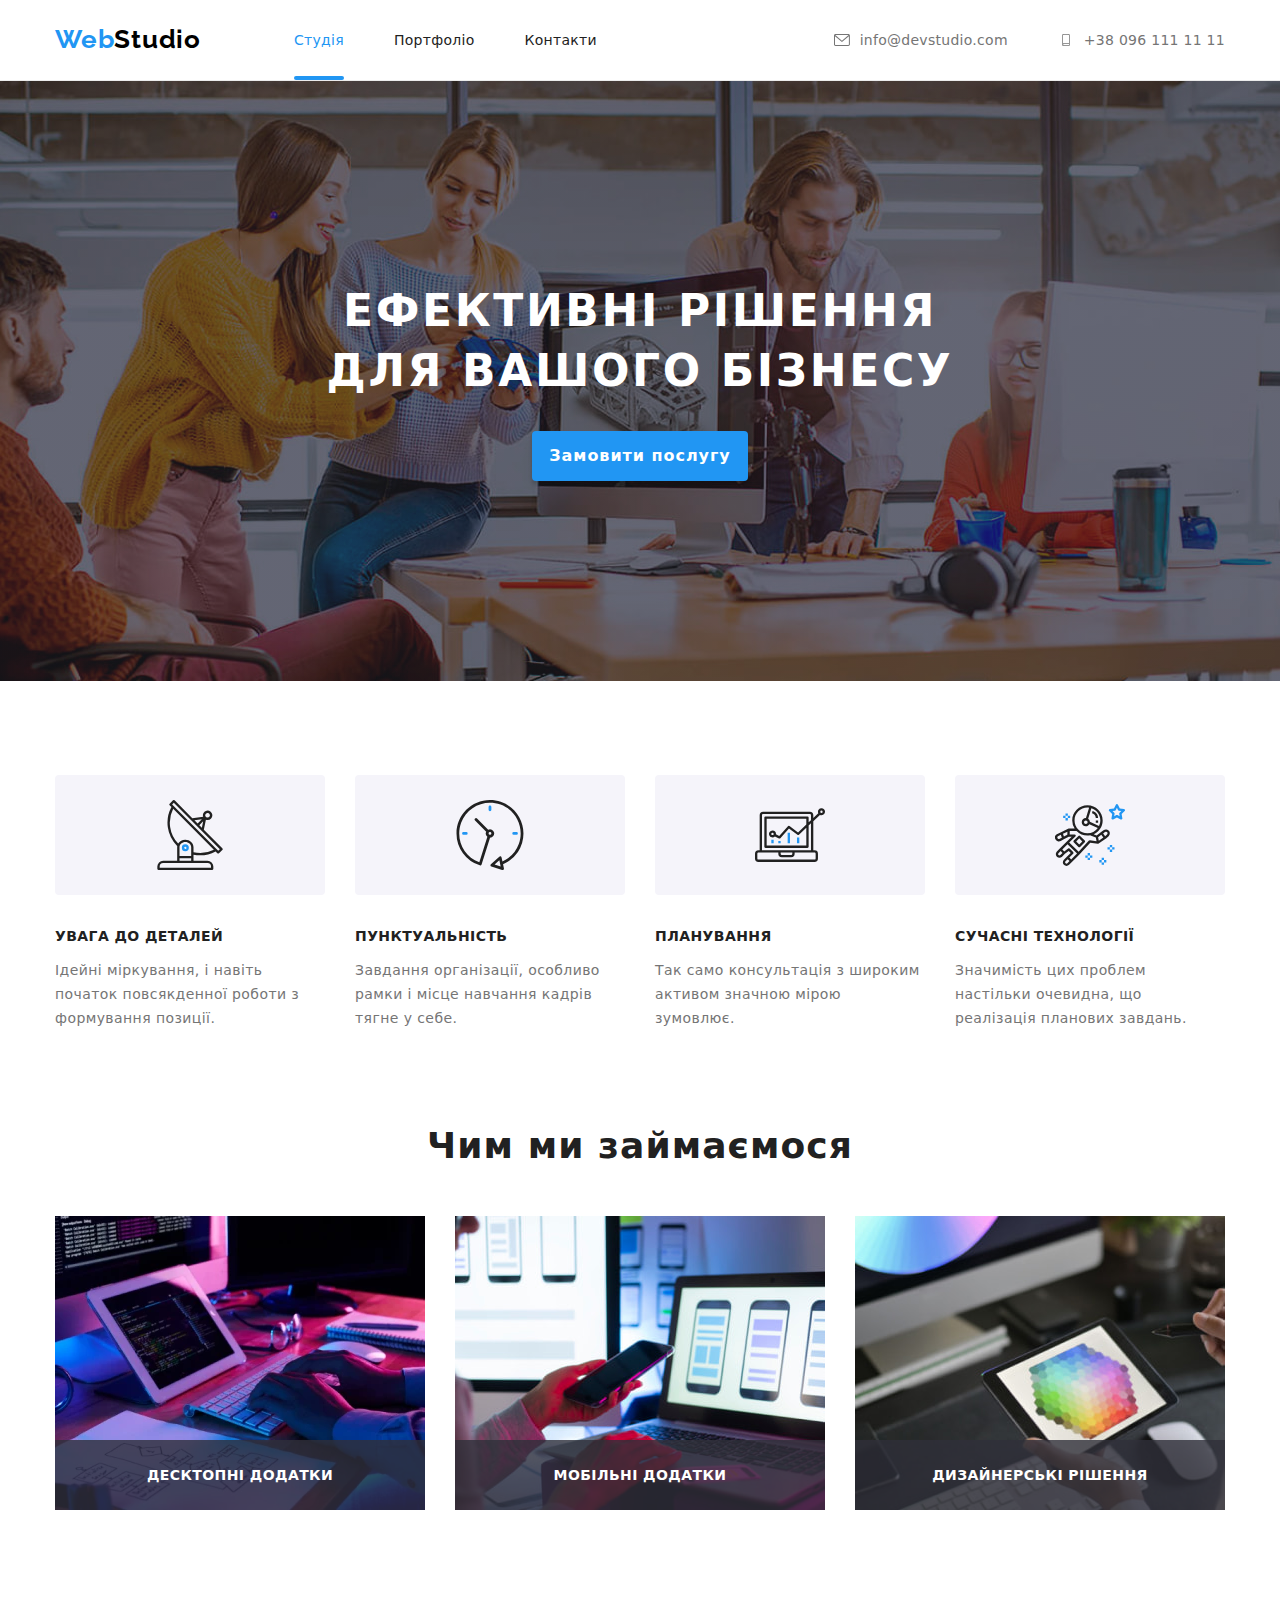
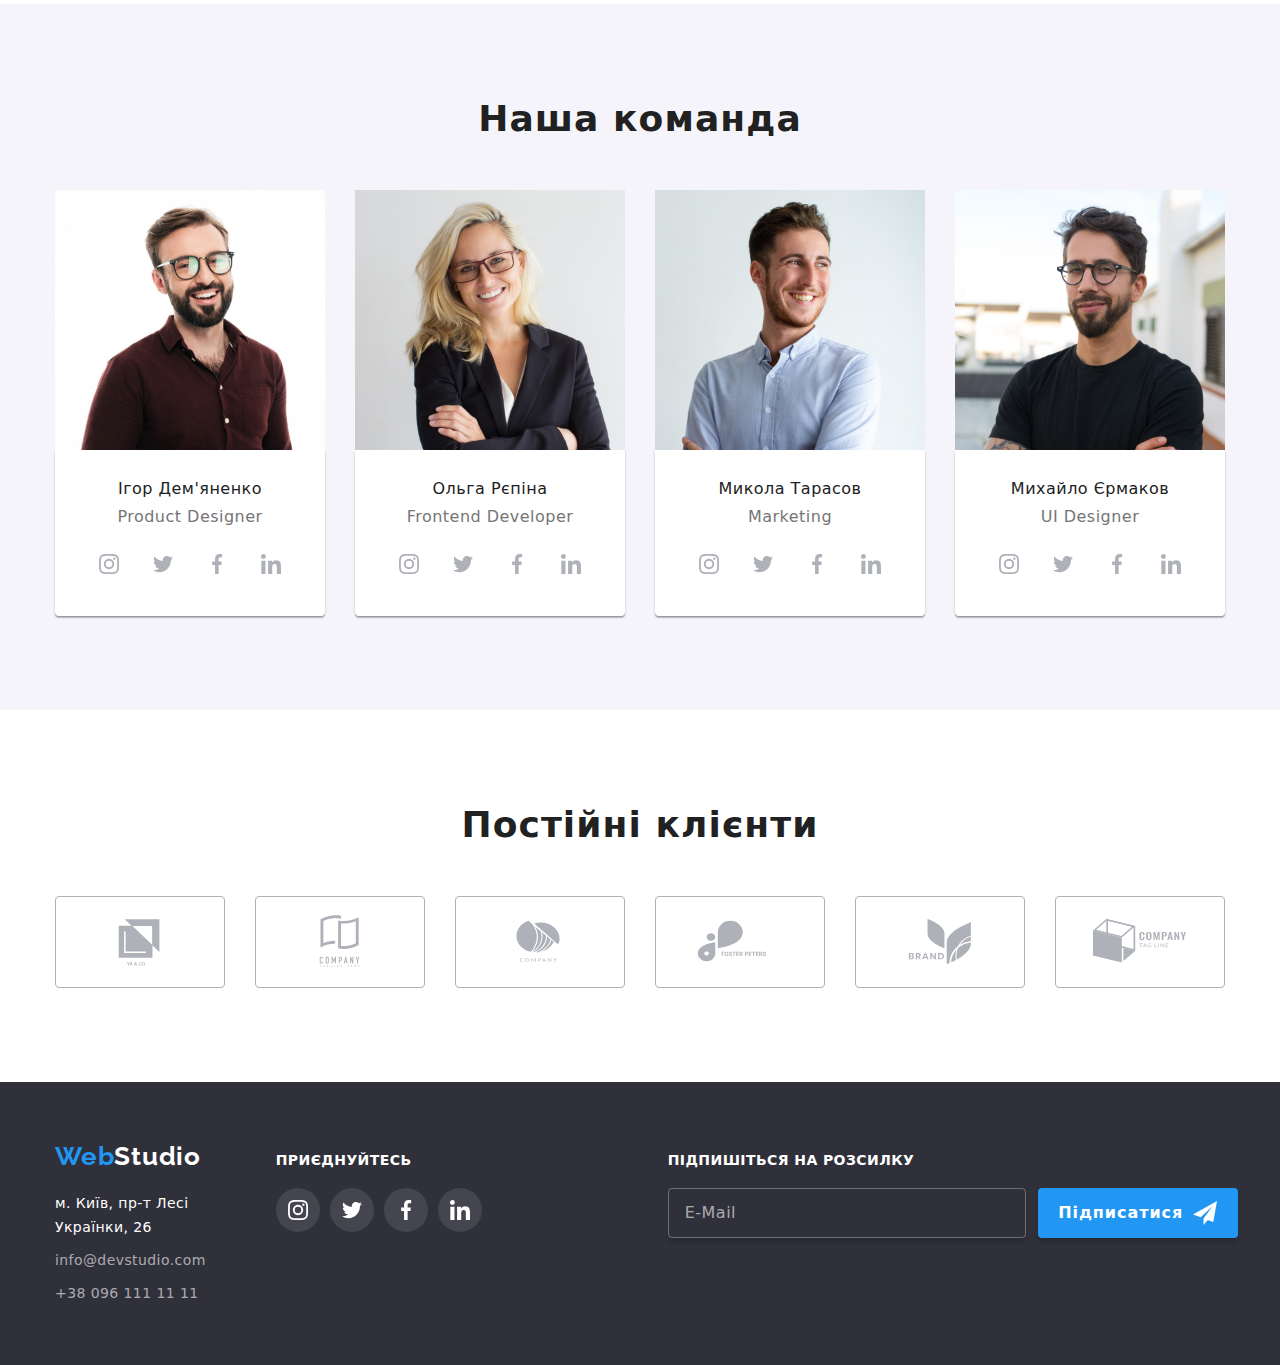
==== commit 76de4dc3: "changes" ====
--- a/index.html
+++ b/index.html
@@ -98,8 +98,11 @@
               </div>
               <label class="checkbox-modal-label" for="checkbox-modal">
               <input class="checkbox-input" type="checkbox" name="checkbox-modal" id="checkbox-modal">
-              <span class="checkbox-icon"></span>
-             Погоджуюся з розсилкою та приймаю <span><a class="contract" href="">Умови договору</a></span></label>
+              <span class="checkbox-icon"  ></span>
+
+              
+              <span class="checkbox-text">Погоджуюся з розсилкою та приймаю 
+             <span><a class="contract" href="">Умови договору</a></span></span></label>
               
               <button class="btn-modal" type="submit">Відправити</button>
             </form>
@@ -358,7 +361,7 @@
                         ></use></svg> </a>
                   </li>
                   <li >
-                    <a href=""class="socialmedia link"
+                    <a href="" class="socialmedia link"
                       ><svg class="icon" width="20" height="20">
                         <use
                           href="./images/symbol-defs.svg#icon-facebook"
@@ -402,21 +405,21 @@
           <a href="mailto:info@devstudio.com" class="appeal"
             >info@devstudio.com</a
           >
-          <a href="tel:+38 096 111 11 11" class="appeal">+38 096 111 11 11</a>
+          <a href="tel:+380961111111" class="appeal">+38 096 111 11 11</a>
         </address>
       </div>
       <div class="footer-social">
-      <p class="footer-head">Приєднуйтесь</h3>
+      <p class="footer-head">Приєднуйтесь</p>
       <ul class="socialmed">
-      <li class="link"><a href="" class="icon"><svg width="20" height="20"><use href="./images/symbol-defs.svg#icon-instagram"></use></svg></a></svg></li>
-      <li class="link"><a href="" class="icon"><svg width="20" height="20"><use href="./images/symbol-defs.svg#icon-twitter-1"></use></svg></a></svg></li>
-      <li class="link"><a href="" class="icon"><svg width="20" height="20"><use href="./images/symbol-defs.svg#icon-facebook"></use></svg></a></svg></li>
-      <li class="link"><a href="" class="icon"><svg width="20" height="20"><use href="./images/symbol-defs.svg#icon-linkedin"></use></svg></a></svg></li></ul>
+      <li class="link"><a href="" class="icon"><svg width="20" height="20"><use href="./images/symbol-defs.svg#icon-instagram"></use></svg></a></li>
+      <li class="link"><a href="" class="icon"><svg width="20" height="20"><use href="./images/symbol-defs.svg#icon-twitter-1"></use></svg></a></li>
+      <li class="link"><a href="" class="icon"><svg width="20" height="20"><use href="./images/symbol-defs.svg#icon-facebook"></use></svg></a></li>
+      <li class="link"><a href="" class="icon"><svg width="20" height="20"><use href="./images/symbol-defs.svg#icon-linkedin"></use></svg></a></li></ul>
       </div>
       <div class="email-footer">
-        <h2 class="email-footer">Підпишіться на розсилку</h2>
+        <h2 class="email-footer-header">Підпишіться на розсилку</h2>
         <form class="footer-form">
-        <input type="email" name="" placeholder="E-Mail" class="email-input">
+        <input type="email" name="email" placeholder="E-Mail" class="email-input">
         <button class="footer-button" type="submit">
           <span class="footer-button__text">Підписатися</span>
           <svg  width="24" height="24">
--- a/css/style.css
+++ b/css/style.css
@@ -194,10 +194,10 @@
 
   border-radius: 4px;
   min-width: 528px;
-  min-height: 581px;
   box-shadow: 0 2px 1px 0 rgba(0, 0, 0, 0.2), 0 1px 1px 0 rgba(0, 0, 0, 0.14),
     0 1px 3px 0 rgba(0, 0, 0, 0.12);
   background: #fff;
+  
 
   transition: transform 250ms cubic-bezier(0.4, 0, 0.2, 1);
 }
@@ -207,15 +207,32 @@
 }
 .modal-button {
   position: absolute;
-  top: 0;
-  right: 0;
-  border: none;
+  top: 8px;
+  right: 8px;
+  border-radius: 50%;
+  border: 1px solid  rgba(0, 0, 0, 0.1);
   background-color: #fff;
   cursor: pointer;
+  display: flex;
+  align-items: center;
+  justify-content: center;
+ width: 30px;
+ height: 30px;
+ transition: fill 250ms cubic-bezier(0.4, 0, 0.2, 1);
+}
+
+.modal-button:hover,
+.modal-button:focus{
+  fill:var(--hover-color-blue);
+  
 }
 .modal-form {
   width: 528px;
-  height: 581px;
+  
+  padding-top: 40px;
+  padding-left: 40px;
+  padding-right: 40px;
+  padding-bottom: 40px;
 }
 .modal-header {
   font-weight: 700;
@@ -223,16 +240,17 @@
   letter-spacing: 0.03em;
   text-align: center;
   color: var(--main-color);
-  margin-top: 40px;
   margin-left: auto;
   margin-right: auto;
+  margin-bottom: 2px;
 }
 .name-input {
   display: flex;
   flex-direction: column;
   position: relative;
-  margin-left: 40px;
-  margin-top: 10px;
+ margin-left: auto;
+  margin-right: auto;
+  
   width: 448px;
   height: 58px;
 }
@@ -243,7 +261,7 @@
   font-size: 12px;
   letter-spacing: 0.01em;
   color: var(--basic-text);
-  margin-top: 12px;
+  margin-top: 10px;
 }
 .input {
   outline: none;
@@ -251,13 +269,14 @@
   border-radius: 4px;
   width: 448px;
   height: 40px;
-  padding-left: 42px;
+  padding-left: 34px;
   margin-top: 4px;
+ 
   transition: border 250ms cubic-bezier(0.4, 0, 0.2, 1);
 }
 .input:hover,
 .input:focus {
-  border: 1px solid #2196f3;
+  border: 1px solid var(--hover-color-blue);
 }
 .input:hover + .modal-icon-input,
 .input:focus + .modal-icon-input {
@@ -273,7 +292,8 @@
   display: flex;
   flex-direction: column;
   position: relative;
-  margin-left: 40px;
+margin-left: auto;
+  margin-right: auto;
   margin-bottom: 20px;
   margin-top: 10px;
   width: 448px;
@@ -283,6 +303,7 @@
   font-size: 12px;
   letter-spacing: 0.01em;
   color: rgba(117, 117, 117, 0.5);
+  
 }
 .texarea-modal {
   display: block;
@@ -292,6 +313,8 @@
   width: 448px;
   height: 120px;
   margin-top: 4px;
+  padding-left: 16px;
+  padding-top: 12px;
 
   resize: none;
   transition: border 250ms cubic-bezier(0.4, 0, 0.2, 1);
@@ -301,35 +324,57 @@
   border: 1px solid #2196f3;
 }
 .checkbox-modal-label {
-  display: inline-block;
+  display: flex;
+  align-items:center;
+  justify-content: center;
   font-weight: 400;
   font-size: 14px;
   line-height: 171%;
   letter-spacing: 0.03em;
   color: var(--basic-text);
+
 }
 .contract {
   color: var(--hover-color-blue);
+  margin-left: 4px;
+  
+}
+.checkbox-text{
+  display: block;
+  text-align: center;
 }
 .checkbox-icon{
-  display: inline-block;
+  display: flex;
+  align-items: center;
+
   border-radius: 2px;
   border: #212121 2px solid;
-  width: 15px;
-  height: 14px;
-   transition: background-color 250ms cubic-bezier(0.4, 0, 0.2, 1),
-    border 250ms cubic-bezier(0.4, 0, 0.2, 1);
-}
-.checkbox-input:checked + .checkbox-icon {
-  display: inline-block;
-  background-color: #188ce8;
+  width: 16px;
+  height: 15px;
+  margin-right: 8px;
   background-image: url(../images/icon-check.svg);
-  fill:#fff;
-  background-size: contain;
+   background-size: contain;
   background-repeat: no-repeat;
   background-origin: border;
   background-position: center;
-  border: none;
+ 
+   transition: background-color 250ms cubic-bezier(0.4, 0, 0.2, 1),
+    border 250ms cubic-bezier(0.4, 0, 0.2, 1);
+}
+.checkbox-icon:hover{
+  border: var(--hover-color-blue) 2px solid;
+}
+.checkbox-input:focus + .checkbox-icon{
+  border: var(--hover-color-blue) 2px solid;
+}
+
+.checkbox-input:checked + .checkbox-icon {
+
+  background-color: #188ce8;
+
+  fill:#fff;
+   border: none;
+ 
 
 }
 .checkbox-input{
@@ -744,22 +789,25 @@
 .adressa {
   margin-right: 70px;
 }
-.footer-social {
-  margin-right: 93px;
-}
-.send-email {
-  display: flex;
-  align-items: end;
+.email-footer {
+  display: flex;
+
+  flex-direction: column;
+  margin-left: 93px;
+}
+.footer-form {
+  display: flex;
+  align-items: center;
+
   gap: 12px;
 }
-.email-footer {
-  display: flex;
-  flex-direction: column;
+.email-footer-header {
   font-weight: 700;
   font-size: 14px;
   letter-spacing: 0.03em;
   text-transform: uppercase;
   color: #fff;
+  margin-left: 93px;
 }
 .email-input {
   border: 1px solid rgba(255, 255, 255, 0.3);
@@ -770,6 +818,7 @@
   background: rgba(33, 150, 243, 0);
   margin-top: 20px;
   padding-left: 16px;
+  margin-left: 93px;
   color: var(--white-text);
 }
 .email-input::placeholder {
@@ -779,7 +828,6 @@
   letter-spacing: 0.03em;
   color: rgba(255, 255, 255, 0.6);
 
-  padding-left: 16px;
 }
 .footer-button {
   display: flex;
@@ -789,6 +837,7 @@
   border-radius: 4px;
   width: 200px;
   height: 50px;
+  margin-top: 20px;
   box-shadow: 0 4px 4px 0 rgba(0, 0, 0, 0.15);
   background: #2196f3;
   border: none;
@@ -799,11 +848,7 @@
   background-color: #188ce8;
 }
 
-.footer-form {
-  display: flex;
-  align-items: baseline;
-  gap: 10px;
-}
+
 .socialmed .link .icon:hover,
 .socialmed .link .icon:focus {
   background-color: var(--hover-color-blue);
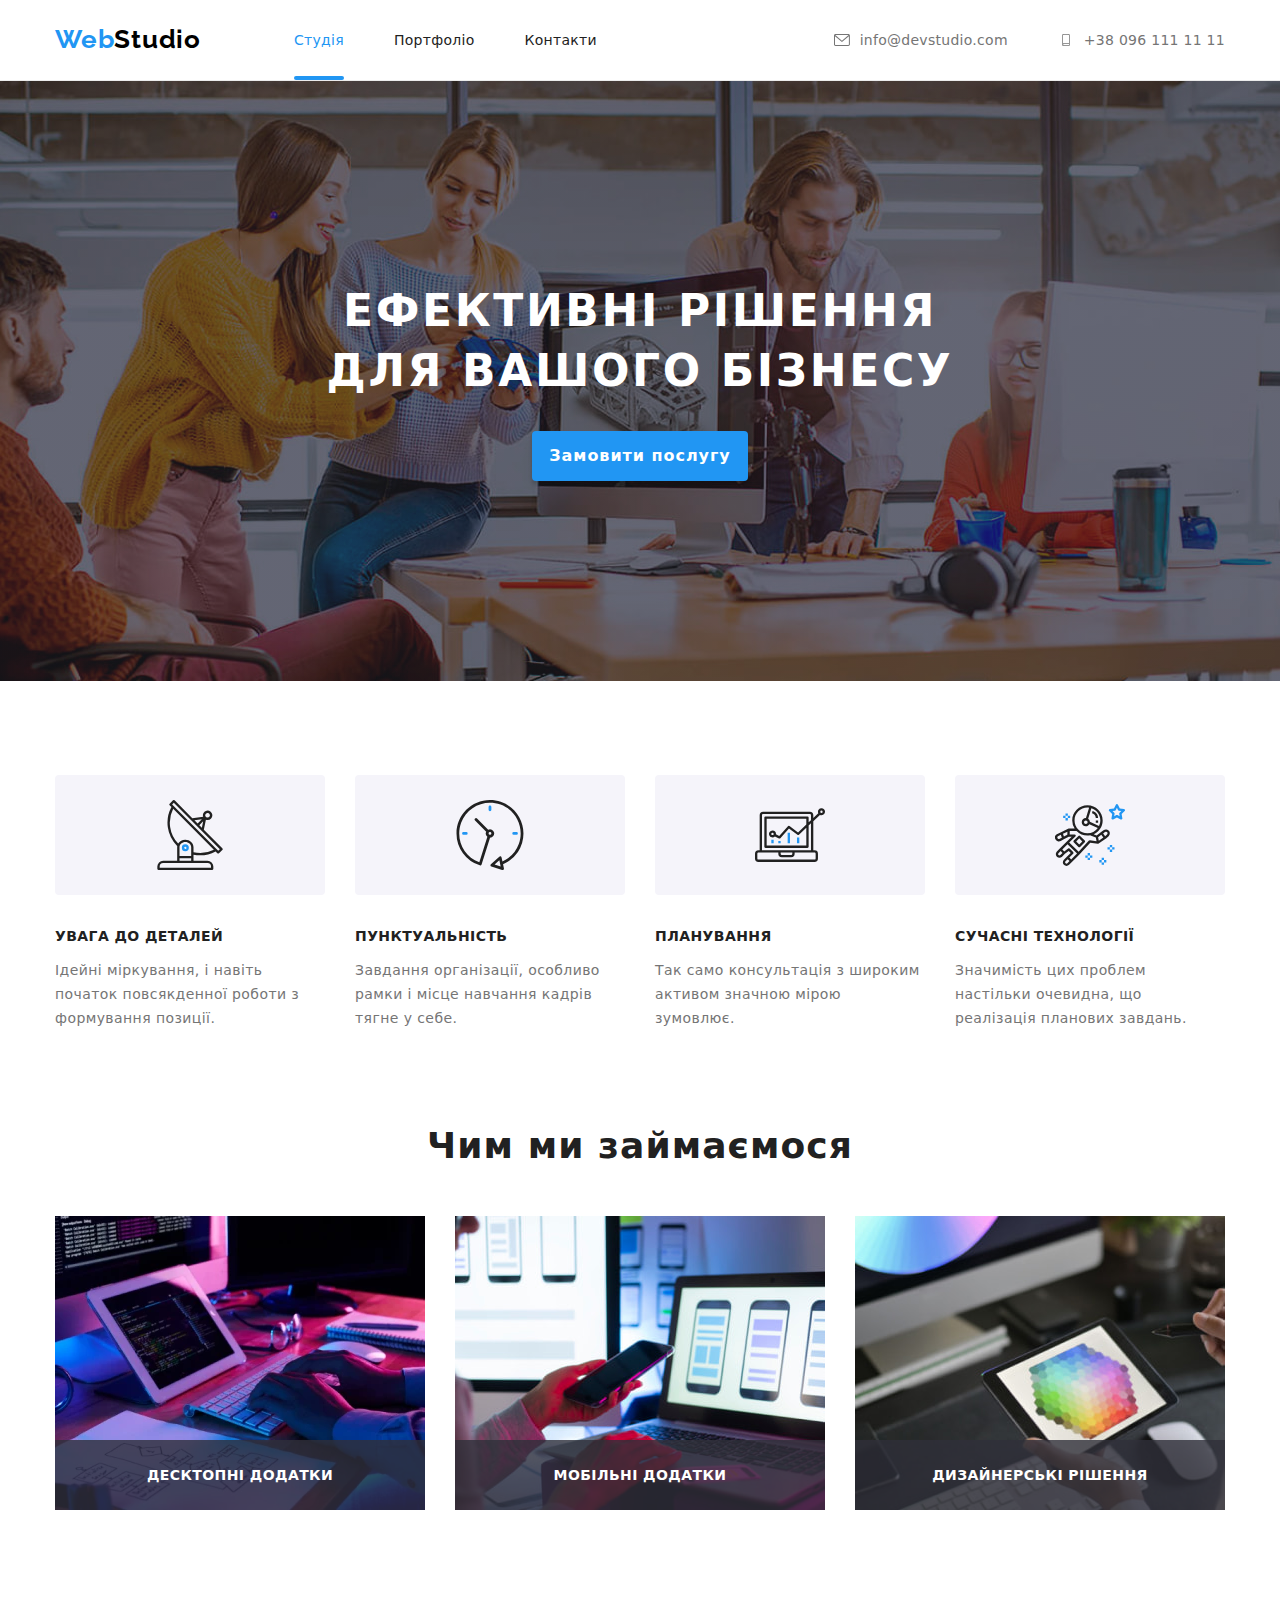
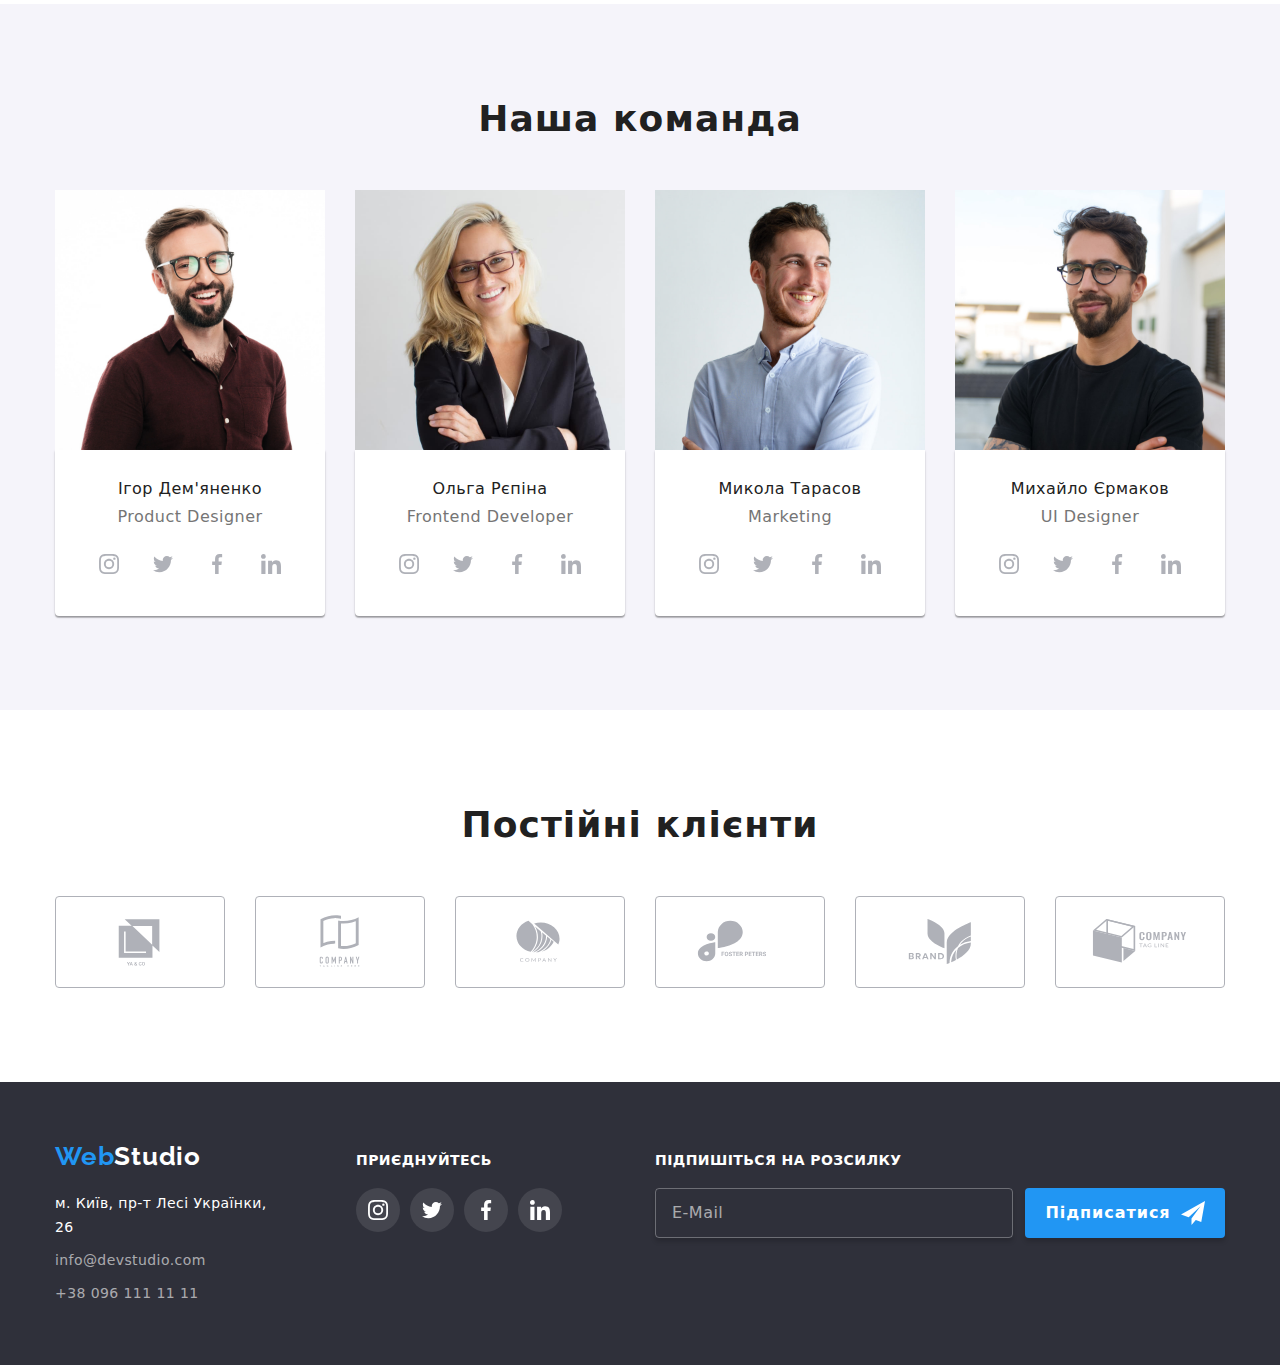
==== commit 86d6de2a: "position changes" ====
--- a/index.html
+++ b/index.html
@@ -72,7 +72,7 @@
               <h3 class="modal-header">Залиште свої дані, ми вам передзвонимо</h3>
               <div class="name-input">
                 <label class="label" for="name">Ім'я</label>
-                <input class="input" type="text" name="name" id="name">
+                <input class="input" type="text" height="40px" name="name" id="name">
                 <svg class="modal-icon-input" width="18" height="18">
                   <use href="./images/symbol-defs.svg#person-black-18dp-1"></use>
                 </svg>
--- a/css/style.css
+++ b/css/style.css
@@ -194,6 +194,7 @@
 
   border-radius: 4px;
   min-width: 528px;
+  height: 581px;
   box-shadow: 0 2px 1px 0 rgba(0, 0, 0, 0.2), 0 1px 1px 0 rgba(0, 0, 0, 0.14),
     0 1px 3px 0 rgba(0, 0, 0, 0.12);
   background: #fff;
@@ -242,7 +243,7 @@
   color: var(--main-color);
   margin-left: auto;
   margin-right: auto;
-  margin-bottom: 2px;
+  margin-bottom: 12px;
 }
 .name-input {
   display: flex;
@@ -250,18 +251,20 @@
   position: relative;
  margin-left: auto;
   margin-right: auto;
+  margin-top: 10px;
   
   width: 448px;
   height: 58px;
 }
 .label {
   display: flex;
+  align-items: center;
   justify-content: flex-start;
   font-weight: 400;
   font-size: 12px;
   letter-spacing: 0.01em;
   color: var(--basic-text);
-  margin-top: 10px;
+  
 }
 .input {
   outline: none;
@@ -284,7 +287,7 @@
 }
 .modal-icon-input {
   position: absolute;
-  top: 34px;
+  top: 28px;
   left: 12px;
   transition: fill 250ms cubic-bezier(0.4, 0, 0.2, 1);
 }
@@ -325,7 +328,6 @@
 }
 .checkbox-modal-label {
   display: flex;
-  align-items:center;
   justify-content: center;
   font-weight: 400;
   font-size: 14px;
@@ -807,7 +809,7 @@
   letter-spacing: 0.03em;
   text-transform: uppercase;
   color: #fff;
-  margin-left: 93px;
+  
 }
 .email-input {
   border: 1px solid rgba(255, 255, 255, 0.3);
@@ -818,7 +820,7 @@
   background: rgba(33, 150, 243, 0);
   margin-top: 20px;
   padding-left: 16px;
-  margin-left: 93px;
+
   color: var(--white-text);
 }
 .email-input::placeholder {
